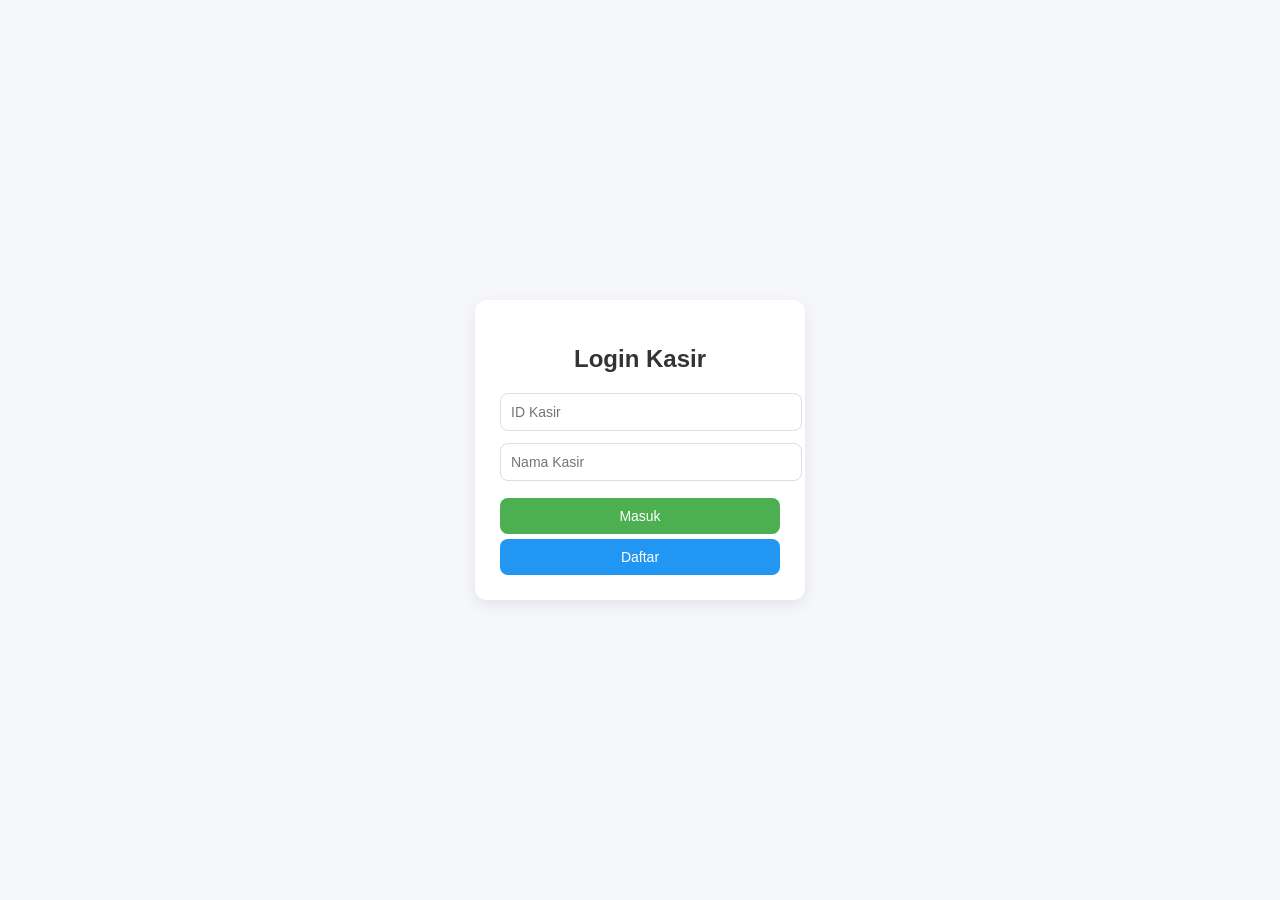
==== index.html @ fcc4ecd0 "Add files via upload" ====
<!DOCTYPE html>
<html>
<head>
  <meta charset="UTF-8">
  <title>Redirect...</title>

  <!-- Redirect otomatis -->
  <meta http-equiv="refresh" content="0; url=login.html">
</head>
<body>
  <p>Mengalihkan ke halaman login...</p>
</body>
</html>
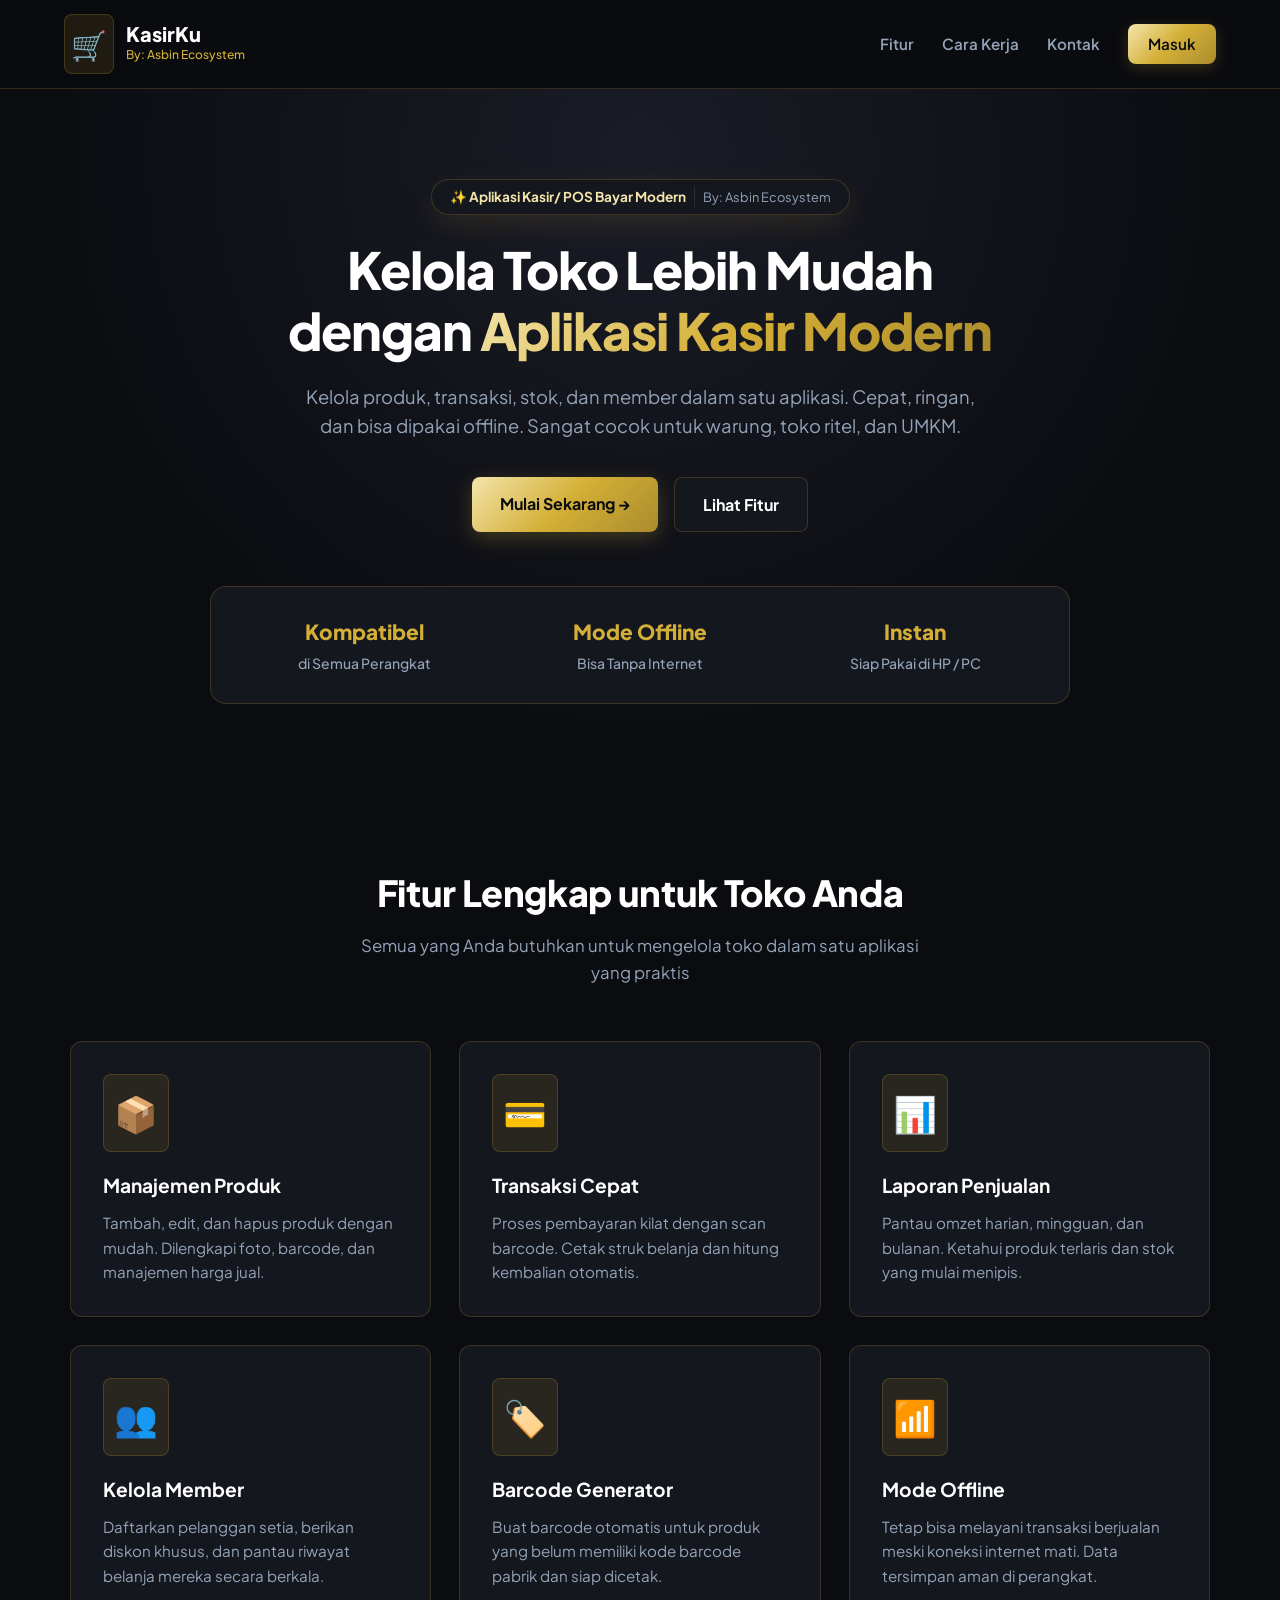
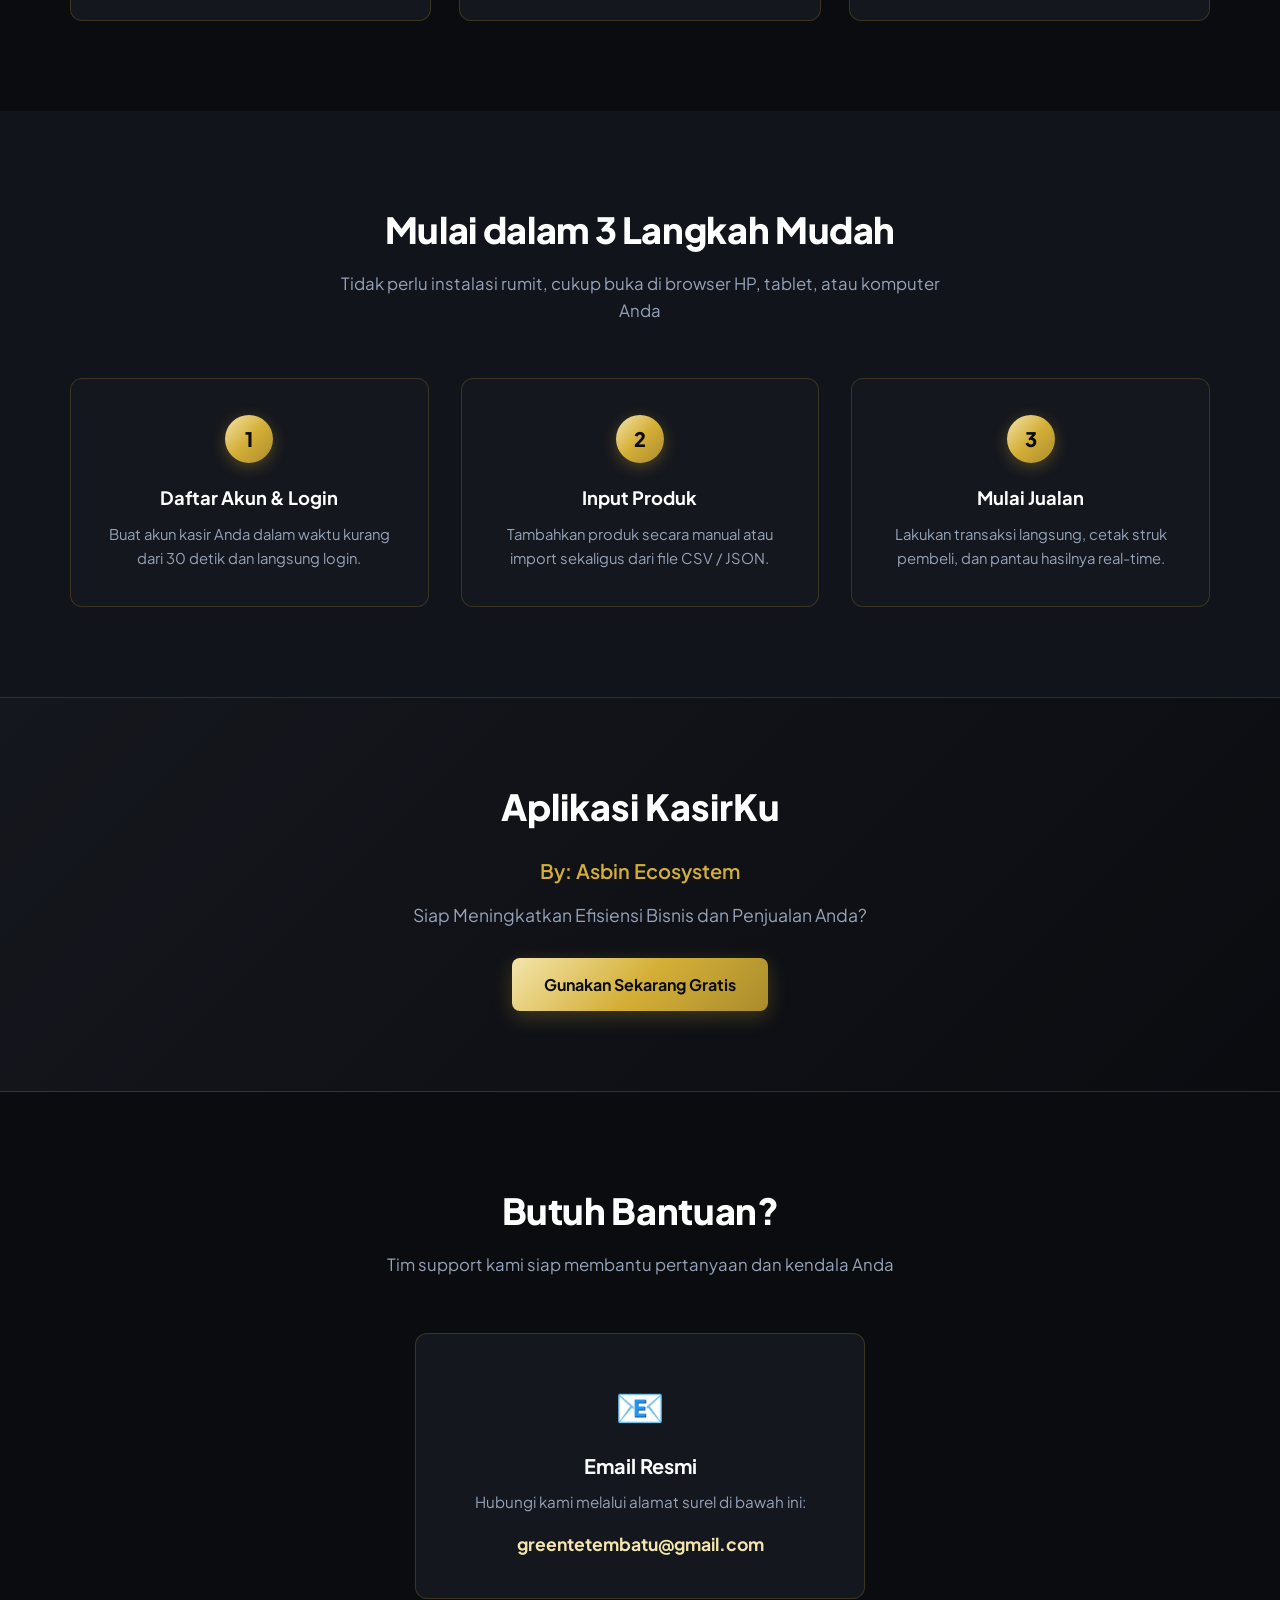
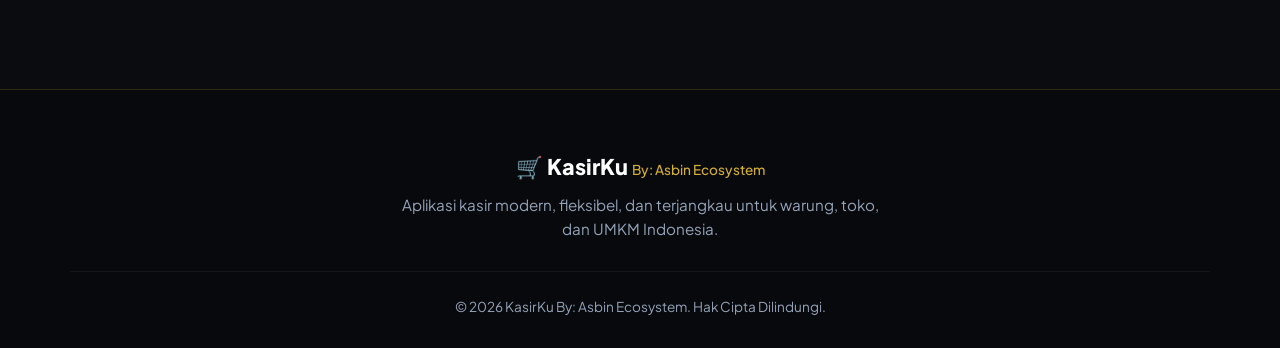
==== commit b3e5e920: "Upload proyek KasirKu" ====
--- a/index.html
+++ b/index.html
@@ -1,13 +1,872 @@
-<!DOCTYPE html>
-<html>
-<head>
-  <meta charset="UTF-8">
-  <title>Redirect...</title>
-
-  <!-- Redirect otomatis -->
-  <meta http-equiv="refresh" content="0; url=login.html">
-</head>
-<body>
-  <p>Mengalihkan ke halaman login...</p>
-</body>
+<!DOCTYPE html>
+<html lang="id">
+<head>
+  <meta charset="UTF-8">  
+  <meta http-equiv="X-UA-Compatible" content="IE=edge">
+  <meta name="viewport" content="width=device-width, initial-scale=1, viewport-fit=cover">
+
+  <title>KasirKu - By: Asbin Ecosystem</title>
+
+  <meta name="description" content="KasirKu adalah aplikasi kasir modern untuk warung, toko, dan UMKM. Kelola produk, transaksi, stok, dan member dengan mudah." >
+  <meta name="keywords" content="aplikasi kasir, kasir online, kasir offline, POS Indonesia, kasir UMKM, KasirKu, Asbin Ecosystem">
+  <meta name="author" content="Asbin Ecosystem">
+  <meta name="theme-color" content="#2563eb">
+  <link rel="manifest" href="./manifest.json">
+  <link rel="icon" type="image/png" sizes="192x192" href="./icons/android-icon-192x192.png" >
+  <link rel="apple-touch-icon" href="./icons/android-icon-192x192.png" >
+  <meta name="apple-mobile-web-app-capable" content="yes">
+  <meta name="apple-mobile-web-app-title" content="KasirKu" >
+  <meta name="apple-mobile-web-app-status-bar-style" content="default">
+  <meta name="mobile-web-app-capable" content="yes">
+
+
+  <!-- Font Google (Plus Jakarta Sans) -->
+  <link rel="preconnect" href="https://fonts.googleapis.com">
+  <link rel="preconnect" href="https://fonts.gstatic.com" crossorigin>
+  <link href="https://fonts.googleapis.com/css2?family=Plus+Jakarta+Sans:wght@400;500;600;700;800&display=swap" rel="stylesheet">
+
+
+
+
+  <style>
+    /* ============ DESIGN SYSTEM & VARIABLES (DARK GOLD) ============ */
+:root {
+  --bg-dark: #0b0c10;
+  --bg-card: #15171e;
+  --bg-alt: #12141c;
+  --gold-primary: #d4af37;
+  --gold-light: #f3e5ab;
+  --gold-gradient: linear-gradient(135deg, #f3e5ab 0%, #d4af37 50%, #aa8c2c 100%);
+  --text-main: #ffffff;
+  --text-muted: #94a3b8;
+  --border-color: rgba(212, 175, 55, 0.2);
+  --radius-sm: 8px;
+  --radius-md: 12px;
+  --radius-lg: 16px;
+  --shadow-gold: 0 10px 30px -4px rgba(212, 175, 55, 0.15);
+  --transition: all 0.4s cubic-bezier(0.16, 1, 0.3, 1);
+}
+
+/* ============ RESET & BASE ============ */
+* {
+  margin: 0;
+  padding: 0;
+  box-sizing: border-box;
+}
+
+html {
+  scroll-behavior: smooth;
+  font-family: 'Plus Jakarta Sans', system-ui, -apple-system, sans-serif;
+  color: var(--text-main);
+  background-color: var(--bg-dark);
+}
+
+body {
+  line-height: 1.6;
+  overflow-x: hidden;
+  background-color: var(--bg-dark);
+}
+
+a {
+  text-decoration: none;
+  color: inherit;
+}
+
+/* ============ ANIMASI KEYFRAMES ============ */
+@keyframes fadeInDown {
+  from {
+    opacity: 0;
+    transform: translateY(-20px);
+  }
+  to {
+    opacity: 1;
+    transform: translateY(0);
+  }
+}
+
+@keyframes fadeInUp {
+  from {
+    opacity: 0;
+    transform: translateY(30px);
+  }
+  to {
+    opacity: 1;
+    transform: translateY(0);
+  }
+}
+
+@keyframes floatGlow {
+  0%, 100% {
+    box-shadow: 0 10px 30px -4px rgba(212, 175, 55, 0.15);
+  }
+  50% {
+    box-shadow: 0 15px 40px -2px rgba(212, 175, 55, 0.3);
+  }
+}
+
+.hero-inner, .section-title, .feature-card, .step-card {
+  animation: fadeInUp 0.8s cubic-bezier(0.16, 1, 0.3, 1) forwards;
+}
+
+/* ============ NAVBAR ============ */
+.navbar {
+  position: sticky;
+  top: 0;
+  background: rgba(11, 12, 16, 0.85);
+  backdrop-filter: blur(12px);
+  border-bottom: 1px solid var(--border-color);
+  z-index: 1000;
+  animation: fadeInDown 0.6s ease;
+}
+
+.nav-inner {
+  max-width: 1200px;
+  margin: 0 auto;
+  padding: 14px 24px;
+  display: flex;
+  align-items: center;
+  justify-content: space-between;
+}
+
+.logo {
+  display: flex;
+  align-items: center;
+  gap: 12px;
+  transition: var(--transition);
+}
+
+.logo:hover {
+  transform: scale(1.02);
+}
+
+.logo-icon {
+  font-size: 1.8rem;
+  background: rgba(212, 175, 55, 0.1);
+  border: 1px solid var(--border-color);
+  padding: 6px;
+  border-radius: var(--radius-sm);
+}
+
+.logo-text {
+  display: flex;
+  flex-direction: column;
+}
+
+.logo-text .title {
+  font-weight: 800;
+  font-size: 1.25rem;
+  color: var(--text-main);
+  line-height: 1.1;
+}
+
+.logo-text .subtitle {
+  font-size: 0.75rem;
+  color: var(--gold-primary);
+  font-weight: 500;
+}
+
+.nav-links {
+  display: flex;
+  align-items: center;
+  gap: 28px;
+}
+
+.nav-links a {
+  font-size: 0.95rem;
+  font-weight: 600;
+  color: var(--text-muted);
+  transition: var(--transition);
+  position: relative;
+}
+
+.nav-links a:not(.btn-login-nav):after {
+  content: '';
+  position: absolute;
+  width: 0;
+  height: 2px;
+  bottom: -4px;
+  left: 0;
+  background-color: var(--gold-primary);
+  transition: var(--transition);
+}
+
+.nav-links a:hover {
+  color: var(--gold-primary);
+}
+
+.nav-links a:hover:after {
+  width: 100%;
+}
+
+.btn-login-nav {
+  background: var(--gold-gradient);
+  color: #0b0c10 !important;
+  font-weight: 700;
+  padding: 8px 20px;
+  border-radius: var(--radius-sm);
+  box-shadow: 0 4px 15px rgba(212, 175, 55, 0.2);
+  transition: var(--transition);
+}
+
+.btn-login-nav:hover {
+  transform: translateY(-2px);
+  box-shadow: 0 6px 20px rgba(212, 175, 55, 0.4);
+}
+
+/* ============ HERO SECTION ============ */
+.hero {
+  background: radial-gradient(circle at 50% 10%, #1a1c26 0%, var(--bg-dark) 70%);
+  padding: 90px 24px 70px;
+  text-align: center;
+  position: relative;
+  overflow: hidden;
+}
+
+.hero-inner {
+  max-width: 860px;
+  margin: 0 auto;
+}
+
+.badge-wrapper {
+  display: inline-flex;
+  align-items: center;
+  gap: 8px;
+  background: var(--bg-card);
+  padding: 6px 18px;
+  border-radius: 50px;
+  border: 1px solid var(--border-color);
+  box-shadow: var(--shadow-gold);
+  margin-bottom: 24px;
+  animation: fadeInDown 0.8s ease;
+}
+
+.badge {
+  font-size: 0.85rem;
+  font-weight: 700;
+  color: var(--gold-light);
+}
+
+.badge-sub {
+  font-size: 0.8rem;
+  color: var(--text-muted);
+  border-left: 1px solid rgba(255, 255, 255, 0.1);
+  padding-left: 8px;
+}
+
+.hero h1 {
+  font-size: 3.2rem;
+  font-weight: 800;
+  line-height: 1.2;
+  letter-spacing: -0.02em;
+  margin-bottom: 20px;
+}
+
+.hero .highlight {
+  background: var(--gold-gradient);
+  -webkit-background-clip: text;
+  -webkit-text-fill-color: transparent;
+}
+
+.hero p {
+  font-size: 1.15rem;
+  color: var(--text-muted);
+  max-width: 680px;
+  margin: 0 auto 36px;
+}
+
+.hero-buttons {
+  display: flex;
+  justify-content: center;
+  gap: 16px;
+  margin-bottom: 54px;
+}
+
+.btn-primary, .btn-secondary {
+  padding: 14px 28px;
+  font-weight: 700;
+  border-radius: var(--radius-sm);
+  transition: var(--transition);
+}
+
+.btn-primary {
+  background: var(--gold-gradient);
+  color: #0b0c10;
+  box-shadow: 0 6px 20px rgba(212, 175, 55, 0.25);
+}
+
+.btn-primary:hover {
+  transform: translateY(-3px);
+  box-shadow: 0 10px 25px rgba(212, 175, 55, 0.4);
+}
+
+.btn-secondary {
+  background: var(--bg-card);
+  color: var(--text-main);
+  border: 1px solid var(--border-color);
+}
+
+.btn-secondary:hover {
+  background: rgba(212, 175, 55, 0.08);
+  border-color: var(--gold-primary);
+  color: var(--gold-light);
+  transform: translateY(-3px);
+}
+
+.stats {
+  display: grid;
+  grid-template-columns: repeat(3, 1fr);
+  gap: 24px;
+  background: var(--bg-card);
+  padding: 28px;
+  border-radius: var(--radius-lg);
+  border: 1px solid var(--border-color);
+  animation: floatGlow 6s ease-in-out infinite;
+}
+
+.stat-value {
+  font-size: 1.3rem;
+  font-weight: 800;
+  color: var(--gold-primary);
+  margin-bottom: 4px;
+}
+
+.stat-label {
+  font-size: 0.875rem;
+  color: var(--text-muted);
+  font-weight: 500;
+}
+
+/* ============ LAYOUT GENERAL & SECTIONS ============ */
+.section-padding {
+  padding: 90px 24px;
+}
+
+.bg-alt {
+  background-color: var(--bg-alt);
+}
+
+.section-inner {
+  max-width: 1140px;
+  margin: 0 auto;
+}
+
+.section-title {
+  text-align: center;
+  max-width: 600px;
+  margin: 0 auto 54px;
+}
+
+.section-title h2 {
+  font-size: 2.25rem;
+  font-weight: 800;
+  margin-bottom: 12px;
+  letter-spacing: -0.01em;
+  color: var(--text-main);
+}
+
+.section-title p {
+  color: var(--text-muted);
+  font-size: 1.05rem;
+}
+
+/* ============ FITUR ============ */
+.features-grid {
+  display: grid;
+  grid-template-columns: repeat(auto-fit, minmax(320px, 1fr));
+  gap: 28px;
+}
+
+.feature-card {
+  background: var(--bg-card);
+  padding: 32px;
+  border-radius: var(--radius-md);
+  border: 1px solid var(--border-color);
+  transition: var(--transition);
+}
+
+.feature-card:hover {
+  transform: translateY(-6px);
+  border-color: var(--gold-primary);
+  box-shadow: var(--shadow-gold);
+}
+
+.feature-icon {
+  font-size: 2.2rem;
+  margin-bottom: 18px;
+  display: inline-block;
+  background: rgba(212, 175, 55, 0.1);
+  border: 1px solid var(--border-color);
+  padding: 10px;
+  border-radius: var(--radius-sm);
+  transition: var(--transition);
+}
+
+.feature-card:hover .feature-icon {
+  transform: scale(1.1) rotate(5deg);
+}
+
+.feature-card h3 {
+  font-size: 1.2rem;
+  font-weight: 700;
+  margin-bottom: 10px;
+  color: var(--text-main);
+}
+
+.feature-card p {
+  color: var(--text-muted);
+  font-size: 0.95rem;
+  line-height: 1.6;
+}
+
+/* ============ CARA KERJA ============ */
+.steps-grid {
+  display: grid;
+  grid-template-columns: repeat(3, 1fr);
+  gap: 32px;
+}
+
+.step-card {
+  background: var(--bg-card);
+  padding: 36px 28px;
+  border-radius: var(--radius-md);
+  border: 1px solid var(--border-color);
+  text-align: center;
+  position: relative;
+  transition: var(--transition);
+}
+
+.step-card:hover {
+  transform: translateY(-5px);
+  border-color: var(--gold-primary);
+}
+
+.step-num {
+  width: 48px;
+  height: 48px;
+  background: var(--gold-gradient);
+  color: #0b0c10;
+  font-size: 1.25rem;
+  font-weight: 800;
+  border-radius: 50%;
+  display: flex;
+  align-items: center;
+  justify-content: center;
+  margin: 0 auto 20px;
+  box-shadow: 0 4px 15px rgba(212, 175, 55, 0.3);
+}
+
+.step-card h3 {
+  font-size: 1.15rem;
+  font-weight: 700;
+  margin-bottom: 10px;
+  color: var(--text-main);
+}
+
+.step-card p {
+  color: var(--text-muted);
+  font-size: 0.925rem;
+}
+
+/* ============ CTA BANNER ============ */
+.cta-banner {
+  background: linear-gradient(135deg, #15171e 0%, #0b0c10 100%);
+  border-top: 1px solid var(--border-color);
+  border-bottom: 1px solid var(--border-color);
+  padding: 80px 24px;
+  text-align: center;
+}
+
+.cta-inner {
+  max-width: 700px;
+  margin: 0 auto;
+}
+
+.cta-banner h2 {
+  font-size: 2.25rem;
+  font-weight: 800;
+  margin-bottom: 8px;
+  color: var(--text-main);
+}
+
+.cta-subtext {
+  font-size: 1.25rem;
+  color: var(--gold-primary);
+  font-weight: 600;
+}
+
+.cta-banner p {
+  font-size: 1.1rem;
+  color: var(--text-muted);
+  margin-bottom: 28px;
+}
+
+.btn-cta {
+  display: inline-block;
+  background: var(--gold-gradient);
+  color: #0b0c10;
+  padding: 14px 32px;
+  font-weight: 700;
+  border-radius: var(--radius-sm);
+  transition: var(--transition);
+  box-shadow: 0 6px 20px rgba(212, 175, 55, 0.25);
+}
+
+.btn-cta:hover {
+  transform: scale(1.05);
+  box-shadow: 0 10px 30px rgba(212, 175, 55, 0.4);
+}
+
+/* ============ KONTAK ============ */
+.kontak-grid {
+  display: flex;
+  justify-content: center;
+}
+
+.kontak-card {
+  background: var(--bg-card);
+  padding: 40px;
+  border-radius: var(--radius-md);
+  border: 1px solid var(--border-color);
+  text-align: center;
+  max-width: 450px;
+  width: 100%;
+  transition: var(--transition);
+}
+
+.kontak-card:hover {
+  border-color: var(--gold-primary);
+  box-shadow: var(--shadow-gold);
+}
+
+.kontak-icon {
+  font-size: 2.5rem;
+  margin-bottom: 12px;
+}
+
+.kontak-card h3 {
+  font-size: 1.25rem;
+  font-weight: 700;
+  margin-bottom: 8px;
+  color: var(--text-main);
+}
+
+.kontak-card p {
+  color: var(--text-muted);
+  margin-bottom: 16px;
+  font-size: 0.95rem;
+}
+
+.kontak-link {
+  display: inline-block;
+  font-size: 1.1rem;
+  font-weight: 700;
+  color: var(--gold-light);
+  transition: var(--transition);
+}
+
+.kontak-link:hover {
+  color: var(--gold-primary);
+  text-decoration: underline;
+}
+
+/* ============ FOOTER ============ */
+.footer {
+  background: #08090c;
+  color: var(--text-muted);
+  padding: 60px 24px 30px;
+  border-top: 1px solid var(--border-color);
+}
+
+.footer-inner {
+  max-width: 1140px;
+  margin: 0 auto;
+  text-align: center;
+}
+
+.footer-brand h3 {
+  color: var(--text-main);
+  font-size: 1.35rem;
+  font-weight: 800;
+  margin-bottom: 8px;
+}
+
+.footer-brand h3 span {
+  font-size: 0.85rem;
+  color: var(--gold-primary);
+  font-weight: 500;
+}
+
+.footer-brand p {
+  font-size: 0.95rem;
+  max-width: 500px;
+  margin: 0 auto 30px;
+}
+
+.footer-bottom {
+  padding-top: 24px;
+  border-top: 1px solid rgba(255, 255, 255, 0.05);
+  font-size: 0.85rem;
+}
+
+/* ============ RESPONSIF (MOBILE & TABLET) ============ */
+@media (max-width: 900px) {
+  .hero h1 {
+    font-size: 2.4rem;
+  }
+  
+  .steps-grid {
+    grid-template-columns: 1fr;
+    gap: 20px;
+  }
+}
+
+@media (max-width: 640px) {
+  .nav-inner {
+    padding: 12px 16px;
+  }
+  
+  .nav-links {
+    gap: 12px;
+  }
+
+  .nav-links a:not(.btn-login-nav) {
+    display: none; 
+  }
+
+  .hero {
+    padding: 60px 16px 50px;
+  }
+
+  .hero h1 {
+    font-size: 1.9rem;
+  }
+
+  .badge-wrapper {
+    flex-direction: column;
+    gap: 2px;
+    padding: 8px 16px;
+  }
+
+  .badge-sub {
+    border-left: none;
+    padding-left: 0;
+  }
+
+  .hero-buttons {
+    flex-direction: column;
+  }
+
+  .btn-primary, .btn-secondary {
+    width: 100%;
+    text-align: center;
+  }
+
+  .stats {
+    grid-template-columns: 1fr;
+    gap: 16px;
+    padding: 20px;
+  }
+
+  .features-grid {
+    grid-template-columns: 1fr;
+  }
+
+  .section-padding {
+    padding: 60px 16px;
+  }
+
+  .section-title h2 {
+    font-size: 1.75rem;
+  }
+}
+  </style>
+
+
+</head>
+<body>
+
+  <!-- ============ NAVBAR ============ -->
+  <nav class="navbar">
+    <div class="nav-inner">
+      <a href="#" class="logo" aria-label="KasirKu Beranda">
+        <div class="logo-icon">🛒</div>
+        <div class="logo-text">
+          <span class="title">KasirKu</span>
+          <span class="subtitle">By: Asbin Ecosystem</span>
+        </div>
+      </a>
+      
+      <div class="nav-links">
+        <a href="#fitur">Fitur</a>
+        <a href="#cara-kerja">Cara Kerja</a>
+        <a href="#kontak">Kontak</a>
+        <a href="login.html" class="btn-login-nav">Masuk</a>
+      </div>
+    </div>
+  </nav>
+
+  <!-- ============ HERO SECTION ============ -->
+  <header class="hero">
+    <div class="hero-inner">
+      <div class="badge-wrapper">
+        <span class="badge">✨ Aplikasi Kasir/ POS Bayar Modern</span>
+        <span class="badge-sub">By: Asbin Ecosystem</span>
+      </div>
+
+      <h1>
+        Kelola Toko Lebih Mudah<br>
+        dengan <span class="highlight">Aplikasi Kasir Modern</span>
+      </h1>
+
+      <p>
+        Kelola produk, transaksi, stok, dan member dalam satu aplikasi.
+        Cepat, ringan, dan bisa dipakai offline. Sangat cocok untuk warung, toko ritel, dan UMKM.
+      </p>
+
+      <div class="hero-buttons">
+        <a href="login.html" class="btn-primary">Mulai Sekarang →</a>
+        <a href="#fitur" class="btn-secondary">Lihat Fitur</a>
+      </div>
+
+      <div class="stats">
+        <div class="stat">
+          <div class="stat-value">Kompatibel</div>
+          <div class="stat-label">di Semua Perangkat</div>
+        </div>
+        <div class="stat">
+          <div class="stat-value">Mode Offline</div>
+          <div class="stat-label">Bisa Tanpa Internet</div>
+        </div>
+        <div class="stat">
+          <div class="stat-value">Instan</div>
+          <div class="stat-label">Siap Pakai di HP / PC</div>
+        </div>
+      </div>
+    </div>
+  </header>
+
+  <!-- ============ FITUR ============ -->
+  <section id="fitur" class="section-padding">
+    <div class="section-inner">
+      <div class="section-title">
+        <h2>Fitur Lengkap untuk Toko Anda</h2>
+        <p>Semua yang Anda butuhkan untuk mengelola toko dalam satu aplikasi yang praktis</p>
+      </div>
+
+      <div class="features-grid">
+        <article class="feature-card">
+          <div class="feature-icon">📦</div>
+          <h3>Manajemen Produk</h3>
+          <p>Tambah, edit, dan hapus produk dengan mudah. Dilengkapi foto, barcode, dan manajemen harga jual.</p>
+        </article>
+
+        <article class="feature-card">
+          <div class="feature-icon">💳</div>
+          <h3>Transaksi Cepat</h3>
+          <p>Proses pembayaran kilat dengan scan barcode. Cetak struk belanja dan hitung kembalian otomatis.</p>
+        </article>
+
+        <article class="feature-card">
+          <div class="feature-icon">📊</div>
+          <h3>Laporan Penjualan</h3>
+          <p>Pantau omzet harian, mingguan, dan bulanan. Ketahui produk terlaris dan stok yang mulai menipis.</p>
+        </article>
+
+        <article class="feature-card">
+          <div class="feature-icon">👥</div>
+          <h3>Kelola Member</h3>
+          <p>Daftarkan pelanggan setia, berikan diskon khusus, dan pantau riwayat belanja mereka secara berkala.</p>
+        </article>
+
+        <article class="feature-card">
+          <div class="feature-icon">🏷️</div>
+          <h3>Barcode Generator</h3>
+          <p>Buat barcode otomatis untuk produk yang belum memiliki kode barcode pabrik dan siap dicetak.</p>
+        </article>
+
+        <article class="feature-card">
+          <div class="feature-icon">📶</div>
+          <h3>Mode Offline</h3>
+          <p>Tetap bisa melayani transaksi berjualan meski koneksi internet mati. Data tersimpan aman di perangkat.</p>
+        </article>
+      </div>
+    </div>
+  </section>
+
+  <!-- ============ CARA KERJA ============ -->
+  <section id="cara-kerja" class="section-padding bg-alt">
+    <div class="section-inner">
+      <div class="section-title">
+        <h2>Mulai dalam 3 Langkah Mudah</h2>
+        <p>Tidak perlu instalasi rumit, cukup buka di browser HP, tablet, atau komputer Anda</p>
+      </div>
+
+      <div class="steps-grid">
+        <div class="step-card">
+          <div class="step-num">1</div>
+          <h3>Daftar Akun & Login</h3>
+          <p>Buat akun kasir Anda dalam waktu kurang dari 30 detik dan langsung login.</p>
+        </div>
+        
+        <div class="step-card">
+          <div class="step-num">2</div>
+          <h3>Input Produk</h3>
+          <p>Tambahkan produk secara manual atau import sekaligus dari file CSV / JSON.</p>
+        </div>
+        
+        <div class="step-card">
+          <div class="step-num">3</div>
+          <h3>Mulai Jualan</h3>
+          <p>Lakukan transaksi langsung, cetak struk pembeli, dan pantau hasilnya real-time.</p>
+        </div>
+      </div>
+    </div>
+  </section>
+
+  <!-- ============ CTA BANNER ============ -->
+  <section class="cta-banner">
+    <div class="cta-inner">
+      <h2>Aplikasi KasirKu <br><span class="cta-subtext">By: Asbin Ecosystem</span></h2>
+      <p>Siap Meningkatkan Efisiensi Bisnis dan Penjualan Anda?</p>
+      <a href="login.html" class="btn-cta">Gunakan Sekarang Gratis</a>
+    </div>
+  </section>
+
+  <!-- ============ KONTAK ============ -->
+  <section id="kontak" class="section-padding">
+    <div class="section-inner">
+      <div class="section-title">
+        <h2>Butuh Bantuan?</h2>
+        <p>Tim support kami siap membantu pertanyaan dan kendala Anda</p>
+      </div>
+
+      <div class="kontak-grid">
+        <div class="kontak-card">
+          <div class="kontak-icon">📧</div>
+          <h3>Email Resmi</h3>
+          <p>Hubungi kami melalui alamat surel di bawah ini:</p>
+          <a href="mailto:greentetembatu@gmail.com" class="kontak-link">greentetembatu@gmail.com</a>
+        </div>
+      </div>
+    </div>
+  </section>
+
+  <!-- ============ FOOTER ============ -->
+  <footer class="footer">
+    <div class="footer-inner">
+      <div class="footer-brand">
+        <h3>🛒 KasirKu <span>By: Asbin Ecosystem</span></h3>
+        <p>Aplikasi kasir modern, fleksibel, dan terjangkau untuk warung, toko, dan UMKM Indonesia.</p>
+      </div>
+      <div class="footer-bottom">
+        <p>© <span id="tahun"></span> KasirKu By: Asbin Ecosystem. Hak Cipta Dilindungi.</p>
+      </div>
+    </div>
+  </footer>
+
+  <script>
+    // Otomatis update tahun di footer
+    document.getElementById('tahun').textContent = new Date().getFullYear();
+  </script>
+</body>
 </html>
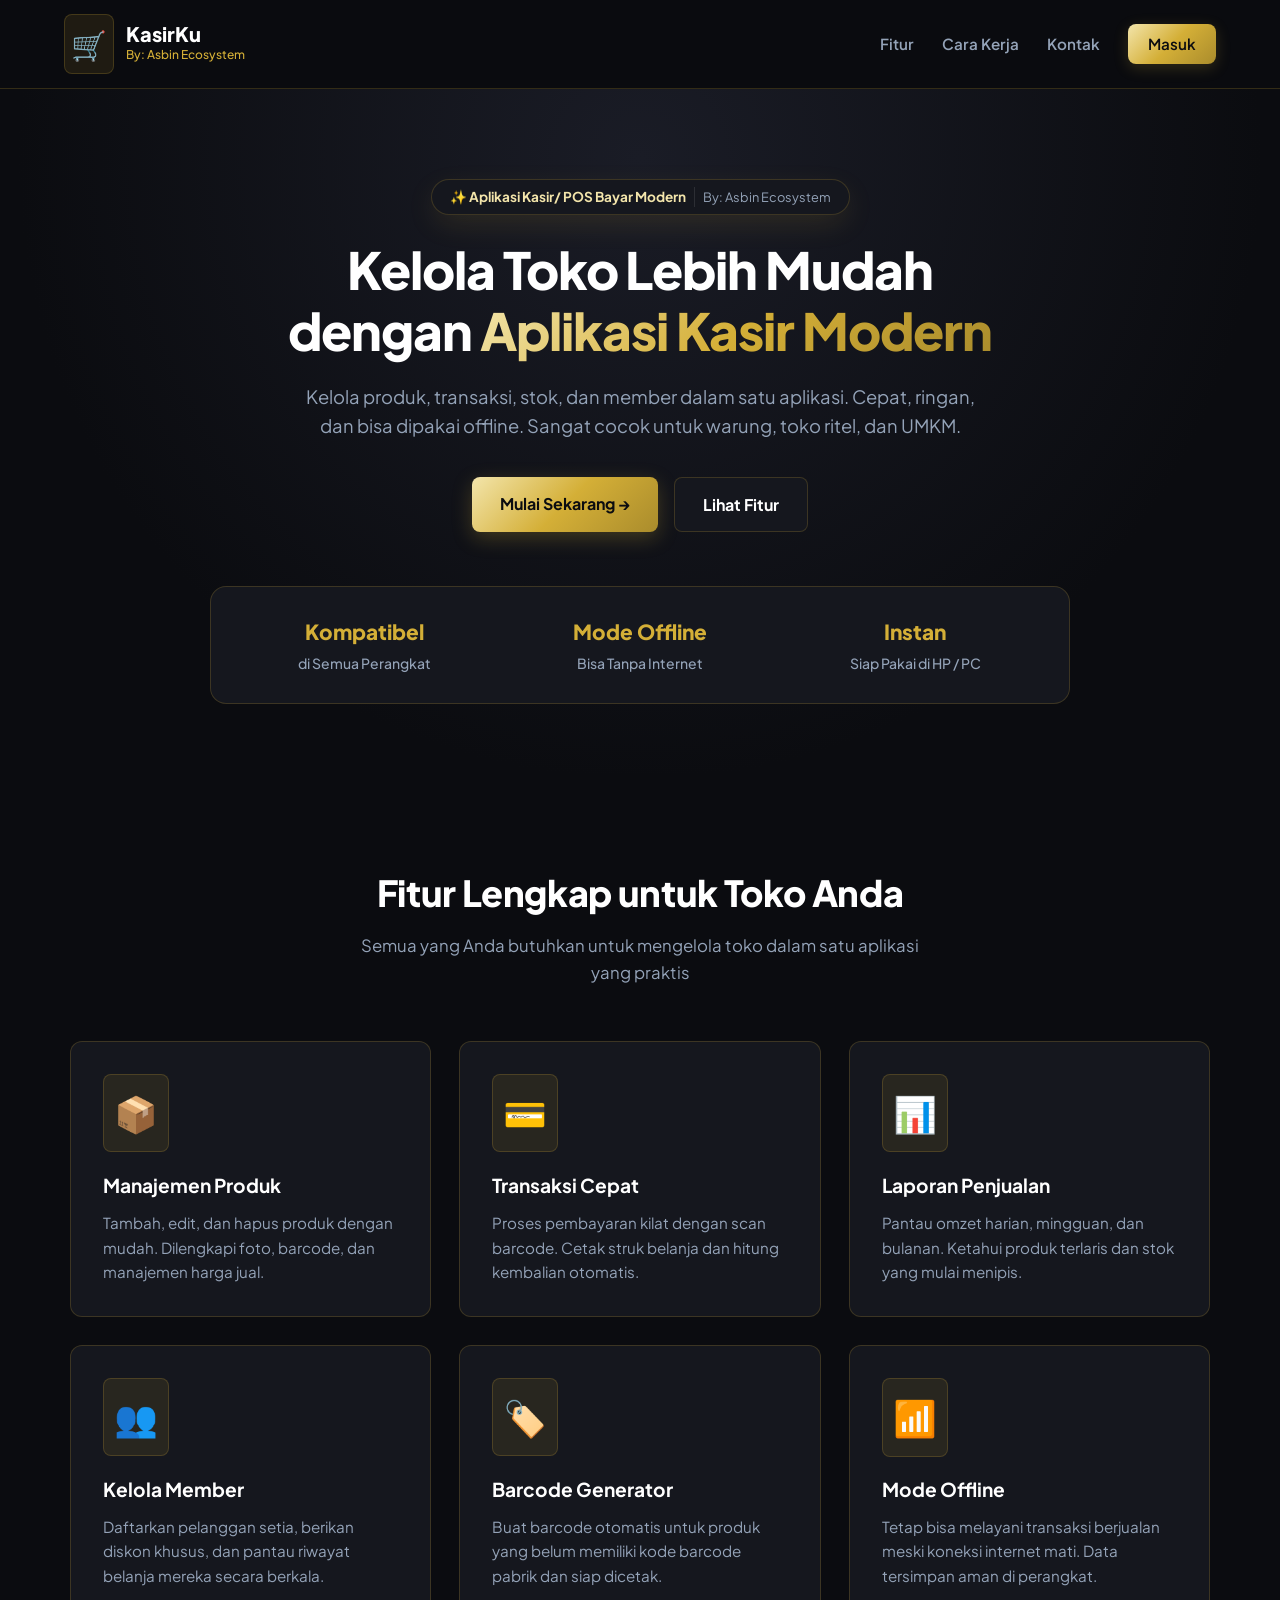
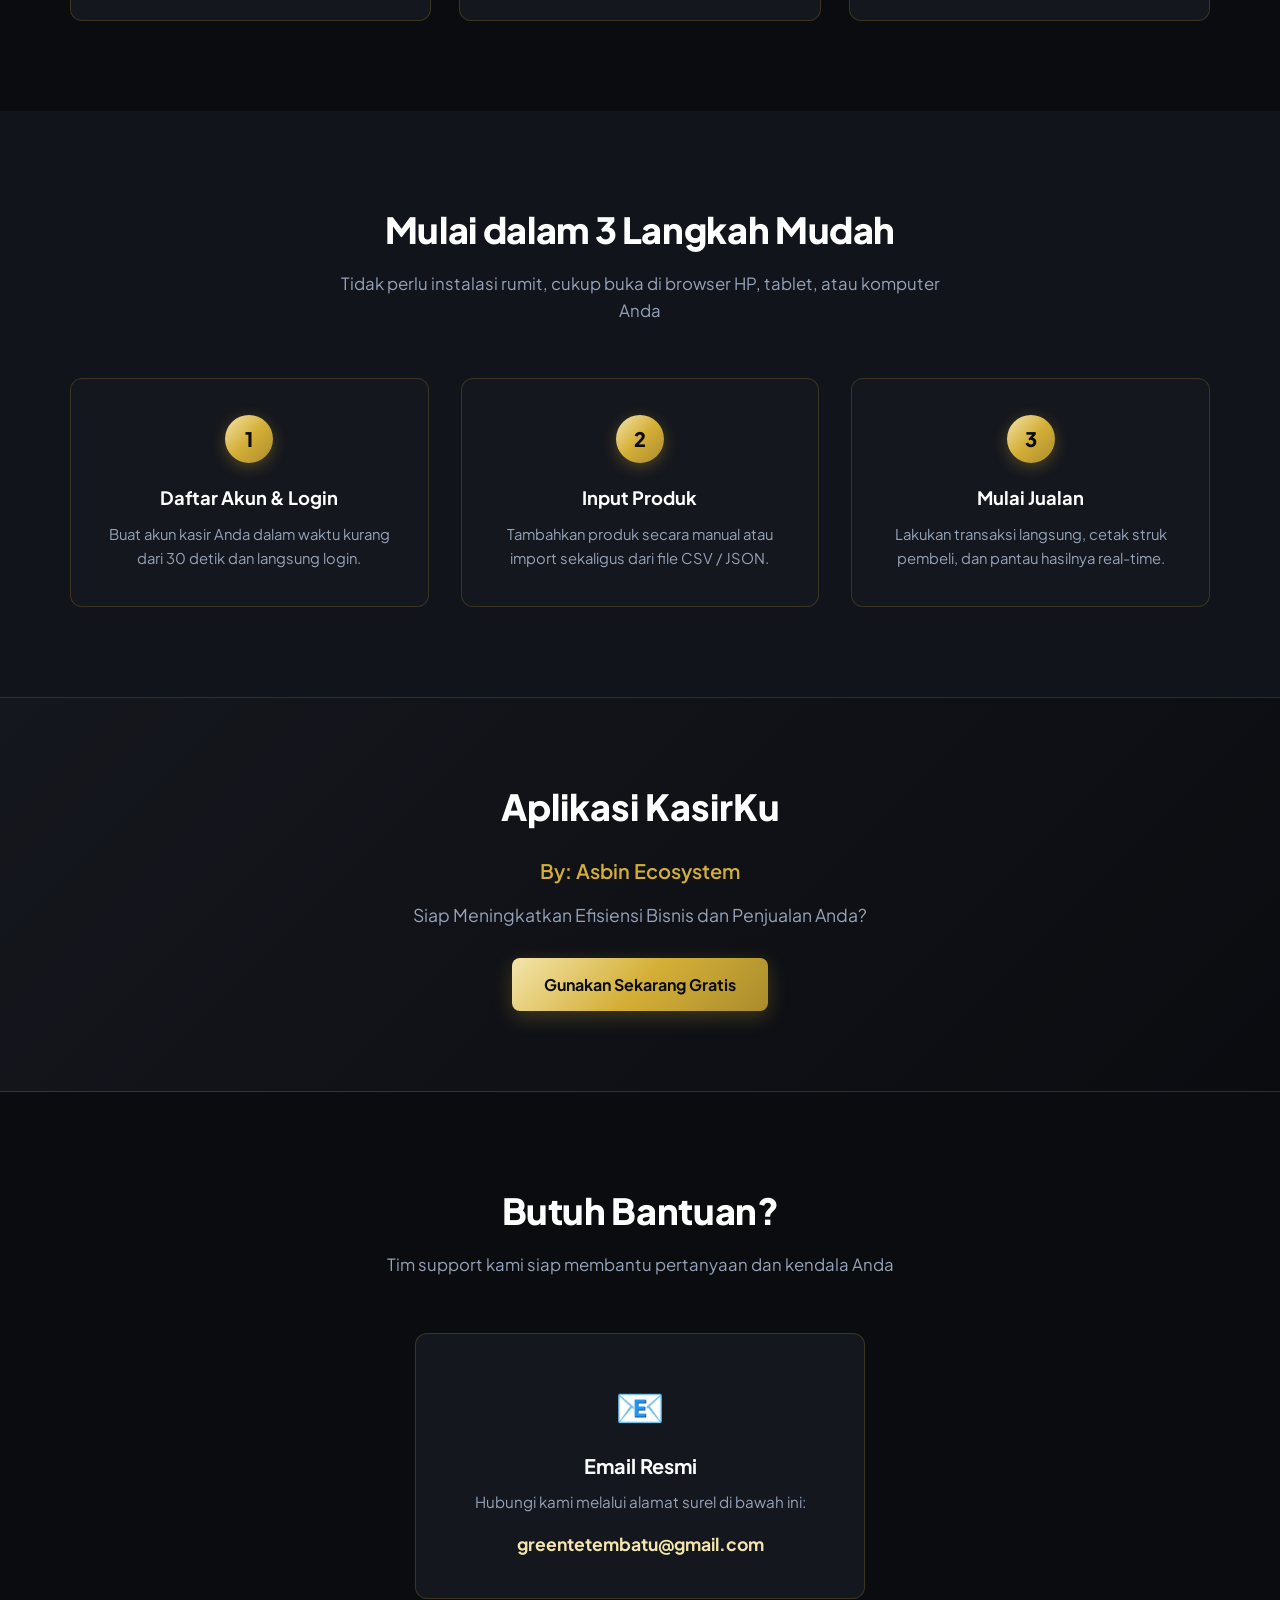
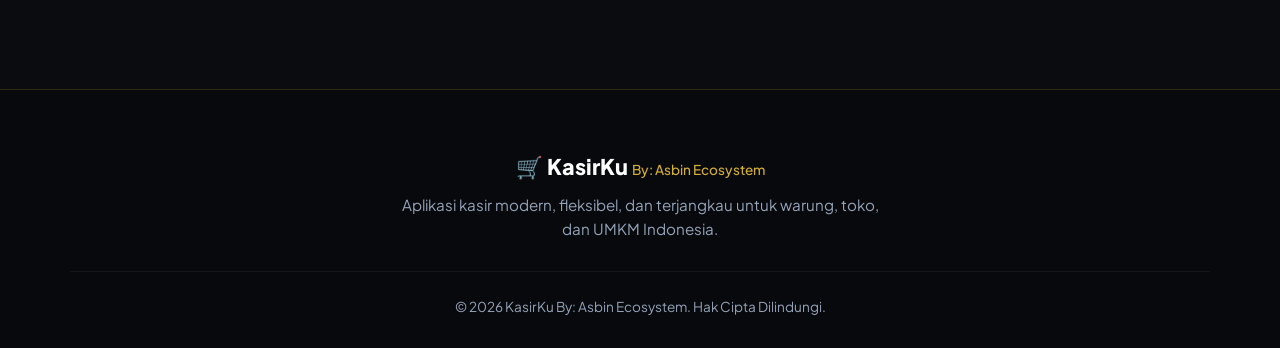
==== commit 716234e8: "melengkapi file" ====
--- a/index.html
+++ b/index.html
@@ -1,30 +1,201 @@
 <!DOCTYPE html>
 <html lang="id">
 <head>
-  <meta charset="UTF-8">  
-  <meta http-equiv="X-UA-Compatible" content="IE=edge">
-  <meta name="viewport" content="width=device-width, initial-scale=1, viewport-fit=cover">
-
-  <title>KasirKu - By: Asbin Ecosystem</title>
-
-  <meta name="description" content="KasirKu adalah aplikasi kasir modern untuk warung, toko, dan UMKM. Kelola produk, transaksi, stok, dan member dengan mudah." >
-  <meta name="keywords" content="aplikasi kasir, kasir online, kasir offline, POS Indonesia, kasir UMKM, KasirKu, Asbin Ecosystem">
-  <meta name="author" content="Asbin Ecosystem">
-  <meta name="theme-color" content="#2563eb">
-  <link rel="manifest" href="./manifest.json">
-  <link rel="icon" type="image/png" sizes="192x192" href="./icons/android-icon-192x192.png" >
-  <link rel="apple-touch-icon" href="./icons/android-icon-192x192.png" >
-  <meta name="apple-mobile-web-app-capable" content="yes">
-  <meta name="apple-mobile-web-app-title" content="KasirKu" >
-  <meta name="apple-mobile-web-app-status-bar-style" content="default">
-  <meta name="mobile-web-app-capable" content="yes">
-
+
+  <!-- ==============================
+       DASAR
+  ============================== -->
+  <meta charset="UTF-8" />
+  <meta http-equiv="X-UA-Compatible" content="IE=edge" />
+  <meta
+    name="viewport"
+    content="width=device-width, initial-scale=1, viewport-fit=cover"
+  />
+
+  <!-- ==============================
+       SEO UTAMA
+  ============================== -->
+  <title>KasirKu - Aplikasi Kasir Online & Offline untuk UMKM | Asbin Ecosystem</title>
+
+  <meta
+    name="description"
+    content="KasirKu adalah aplikasi kasir (POS) modern untuk warung, toko, dan UMKM Indonesia. Kelola produk, transaksi, stok, dan member dengan mudah — online maupun offline. Gratis dan siap pakai."
+  />
+
+  <meta
+    name="keywords"
+    content="aplikasi kasir, kasir online, kasir offline, POS Indonesia, kasir UMKM, aplikasi POS gratis, kasir warung, kasir toko, manajemen stok, KasirKu, Asbin Ecosystem"
+  />
+
+  <meta name="author" content="Asbin Ecosystem" />
+  <meta name="robots" content="index, follow, max-image-preview:large" />
+  <meta name="googlebot" content="index, follow" />
+  <meta name="theme-color" content="#2563eb" />
+  <meta name="application-name" content="KasirKu" />
+  <meta name="generator" content="Asbin Ecosystem" />
+
+  <link rel="canonical" href="https://kasirasbinecosystem.vercel.app/" />
+
+  <!-- Bahasa & Lokasi -->
+  <meta http-equiv="content-language" content="id" />
+  <meta name="geo.region" content="ID" />
+  <meta name="geo.placename" content="Indonesia" />
+  <link rel="icon" type="image/x-icon" href="/favicon.ico" />
+
+
+  <!-- ==============================
+       OPEN GRAPH (WhatsApp, FB, LinkedIn)
+  ============================== -->
+  <meta property="og:type" content="website" />
+  <meta property="og:site_name" content="KasirKu" />
+  <meta property="og:locale" content="id_ID" />
+  <meta property="og:url" content="https://kasirasbinecosystem.vercel.app/" />
+  <meta
+    property="og:title"
+    content="KasirKu - Aplikasi Kasir Online & Offline untuk UMKM"
+  />
+  <meta
+    property="og:description"
+    content="Aplikasi kasir (POS) modern untuk warung, toko, dan UMKM. Kelola produk, transaksi, stok, dan member dengan mudah. Gratis dan siap pakai."
+  />
+  <meta
+    property="og:image"
+    content="https://kasirasbinecosystem.vercel.app/icons/icon-512x512.png"
+  />
+  <meta property="og:image:width" content="512" />
+  <meta property="og:image:height" content="512" />
+  <meta property="og:image:alt" content="Logo KasirKu - Aplikasi Kasir UMKM" />
+
+  <!-- ==============================
+       TWITTER CARD
+  ============================== -->
+  <meta name="twitter:card" content="summary_large_image" />
+  <meta
+    name="twitter:title"
+    content="KasirKu - Aplikasi Kasir Online & Offline untuk UMKM"
+  />
+  <meta
+    name="twitter:description"
+    content="Aplikasi kasir (POS) modern untuk warung, toko, dan UMKM. Kelola produk, transaksi, stok, dan member dengan mudah."
+  />
+  <meta
+    name="twitter:image"
+    content="https://kasirasbinecosystem.vercel.app/icons/icon-512x512.png"
+  />
+  <meta name="twitter:creator" content="@asbinecosystem" />
+
+  <!-- ==============================
+       PWA / MOBILE
+  ============================== -->
+  <!--<link rel="manifest" href="./manifest.json" />-->
+  <link
+    rel="icon"
+    type="image/png"
+    sizes="192x192"
+    href="./icons/android-icon-192x192.png"
+  />
+  <link
+    rel="icon"
+    type="image/png"
+    sizes="512x512"
+    href="./icons/icon-512x512.png"
+  />
+  <link rel="shortcut icon" href="favicon.ico" type="image/x-icon" />
+  <link
+    rel="apple-touch-icon"
+    sizes="180x180"
+    href="./icons/android-icon-192x192.png"
+  />
+
+  <meta name="apple-mobile-web-app-capable" content="yes" />
+  <meta name="apple-mobile-web-app-title" content="KasirKu" />
+  <meta
+    name="apple-mobile-web-app-status-bar-style"
+    content="black-translucent"
+  />
+  <meta name="mobile-web-app-capable" content="yes" />
+  <meta name="format-detection" content="telephone=no" />
+
+  <!-- ==============================
+       PERFORMA — Preconnect
+  ============================== -->
+  <link rel="preconnect" href="https://fonts.googleapis.com" />
+  <link rel="preconnect" href="https://fonts.gstatic.com" crossorigin />
+  <link rel="dns-prefetch" href="https://cdnjs.cloudflare.com" />
+  <link rel="dns-prefetch" href="https://unpkg.com" />
 
   <!-- Font Google (Plus Jakarta Sans) -->
-  <link rel="preconnect" href="https://fonts.googleapis.com">
-  <link rel="preconnect" href="https://fonts.gstatic.com" crossorigin>
-  <link href="https://fonts.googleapis.com/css2?family=Plus+Jakarta+Sans:wght@400;500;600;700;800&display=swap" rel="stylesheet">
-
+  <link
+    href="https://fonts.googleapis.com/css2?family=Plus+Jakarta+Sans:wght@400;500;600;700;800&display=swap"
+    rel="stylesheet"
+  />
+
+  <!-- ==============================
+       STRUKTUR DATA — Schema.org
+       Bantu Google pahami ini aplikasi (rich result)
+  ============================== -->
+  <script type="application/ld+json">
+    {
+      "@context": "https://schema.org",
+      "@graph": [
+        {
+          "@type": "SoftwareApplication",
+          "@id": "https://kasirasbinecosystem.vercel.app/#app",
+          "name": "KasirKu",
+          "alternateName": "KasirKu by Asbin Ecosystem",
+          "url": "https://kasirasbinecosystem.vercel.app/",
+          "applicationCategory": "BusinessApplication",
+          "applicationSubCategory": "Point of Sale (POS)",
+          "operatingSystem": "Web, Android, iOS",
+          "inLanguage": "id-ID",
+          "description": "Aplikasi kasir (POS) modern untuk warung, toko, dan UMKM. Kelola produk, transaksi, stok, dan member dengan mudah — online maupun offline.",
+          "image": "https://kasirasbinecosystem.vercel.app/icons/icon-512x512.png",
+          "screenshot": "https://kasirasbinecosystem.vercel.app/icons/icon-512x512.png",
+          "offers": {
+            "@type": "Offer",
+            "price": "0",
+            "priceCurrency": "IDR",
+            "availability": "https://schema.org/InStock"
+          },
+          "featureList": [
+            "Manajemen produk & stok",
+            "Transaksi cepat dengan barcode",
+            "Riwayat penjualan & laba",
+            "Manajemen member & loyalitas",
+            "Dukungan offline (PWA)",
+            "Cetak struk & kartu member"
+          ],
+          "author": {
+            "@type": "Organization",
+            "name": "Asbin Ecosystem",
+            "url": "https://kasirasbinecosystem.vercel.app/"
+          }
+        },
+        {
+          "@type": "Organization",
+          "@id": "https://kasirasbinecosystem.vercel.app/#org",
+          "name": "Asbin Ecosystem",
+          "url": "https://kasirasbinecosystem.vercel.app/",
+          "logo": "https://kasirasbinecosystem.vercel.app/icons/icon-512x512.png",
+          "sameAs": []
+        },
+        {
+          "@type": "WebSite",
+          "@id": "https://kasirasbinecosystem.vercel.app/#website",
+          "url": "https://kasirasbinecosystem.vercel.app/",
+          "name": "KasirKu",
+          "publisher": {
+            "@id": "https://kasirasbinecosystem.vercel.app/#org"
+          },
+          "potentialAction": {
+            "@type": "SearchAction",
+            "target": "https://kasirasbinecosystem.vercel.app/?q={search_term_string}",
+            "query-input": "required name=search_term_string"
+          }
+        }
+      ]
+    }
+  </script>
 
 
 
